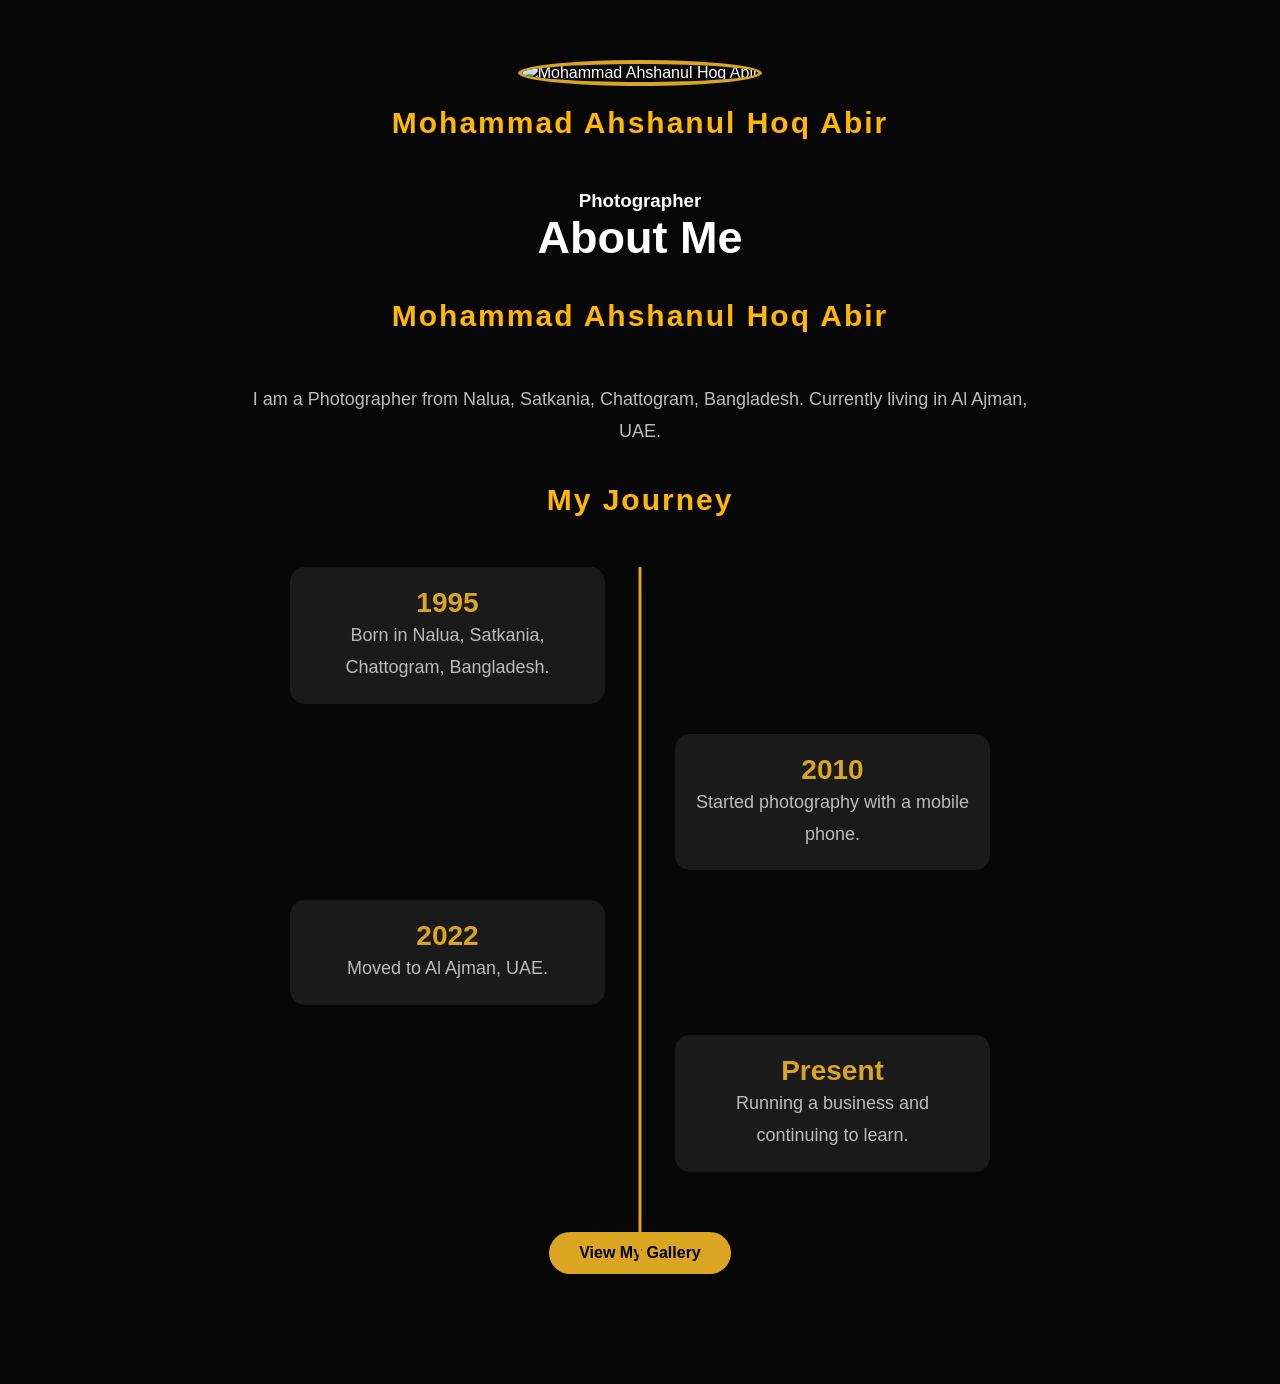
==== about.html @ 4abe9548 "Add files via upload" ====
<!DOCTYPE html>
<html lang="en">
<head>
    <meta charset="UTF-8">
    <meta name="viewport" content="width=device-width, initial-scale=1.0">
    <title>About - Ahshanul Hoq Abir</title>

    <link rel="stylesheet" href="style.css">
</head>

<body>

    <section class="about">
        <div class="profile">
    <img src="images/profile.jpg" alt="Mohammad Ahshanul Hoq Abir">

    <h2>Mohammad Ahshanul Hoq Abir</h2>

    <h3>Photographer</h3>
</div>
        <h1>About Me</h1>

        <h2>Mohammad Ahshanul Hoq Abir</h2>

        <p>
            I am a Photographer from Nalua, Satkania, Chattogram, Bangladesh.
            Currently living in Al Ajman, UAE.
        </p>

        <h2>My Journey</h2>

        <div class="timeline">

            <div class="event">
                <h3>1995</h3>
                <p>Born in Nalua, Satkania, Chattogram, Bangladesh.</p>
            </div>

            <div class="event">
                <h3>2010</h3>
                <p>Started photography with a mobile phone.</p>
            </div>

            <div class="event">
                <h3>2022</h3>
                <p>Moved to Al Ajman, UAE.</p>
            </div>

            <div class="event">
                <h3>Present</h3>
                <p>Running a business and continuing to learn.</p>
            </div>
<a href="gallery.html" class="gallery-btn">
    View My Gallery
</a>
        </div>

    </section>

</body>
</html>
---- style.css ----
/* Reset & Base Styles */
*{
    margin: 0;
    padding: 0;
    box-sizing: border-box;
    font-family: 'Poppins', sans-serif;
}

html {
    scroll-behavior: smooth;
}

body {
    background: #070708;
    color: #ffffff;
    overflow-x: hidden;
}

section {
    padding: 100px 8%;
}

section h2 {
    text-align: center;
    font-size: 20px;
    font-weight: 700;
    margin-bottom: 50px;
    letter-spacing: 2px;
    color: #ffb703; /* Premium Gold Accent */
}

/* Preloader */
#preloader {
    position: fixed;
    inset: 0;
    background: #070708;
    display: flex;
    justify-content: center;
    align-items: center;
    z-index: 99999;
    transition: opacity 0.6s ease, visibility 0.6s ease;
}

#preloader h1 {
    font-size: 48px;
    color: #ffb703;
    letter-spacing: 8px;
    animation: pulse 1.2s infinite;
}

@keyframes pulse {
    50% { transform: scale(1.1); opacity: 0.6; }
}

/* Header & Navbar */
header {
    position: fixed;
    top: 0;
    left: 0;
    width: 100%;
    padding: 20px 8%;
    display: flex;
    justify-content: space-between;
    align-items: center;
    background: rgba(7, 7, 8, 0.75);
    backdrop-filter: blur(12px);
    border-bottom: 1px solid rgba(255, 183, 3, 0.1);
    z-index: 1000;
}

.logo {
    font-size: 28px;
    font-weight: 700;
    letter-spacing: 1px;
    color: #ffb703;
}

.navbar {
    display: flex;
    align-items: center;
}
nav a {
    display: inline-block;
    margin: 0 10px;
    padding: 8px 12px;
    text-decoration: none;
}

nav {
    display: flex;
    align-items: center;
    justify-content: center;
    flex-wrap: wrap;
    gap: 10px;
}

.nav-links {
    display: flex;
    list-style: none;
    gap: 30px;
}

.nav-links a {
    text-decoration: none;
    color: #fff;
    font-size: 16px;
    font-weight: 500;
    transition: 0.3s;
}

.nav-links a:hover, 
.nav-links a.active {
    color: #ffb703;
}

.menu-btn {
    display: none;
    font-size: 24px;
    color: #fff;
    cursor: pointer;
}

/* ==========================================
   Fixed Social Links (Left Side) - Desktop
   ========================================== */
.fixed-social-links {
    position: fixed;
    left: 30px;
    bottom: 50px;
    display: flex;
    flex-direction: column;
    gap: 35px; /* আইকনের মাঝের দূরত্ব */
    z-index: 999;
}

.fixed-social-links a {
    font-size: 45px; /* বড় সাইজ */
    transition: 0.4s;
    display: inline-block;
}

.fixed-social-links a:hover {
    transform: translateY(-5px) scale(1.1);
    filter: brightness(1.2);
}

/* বাম পাশের আইকনের অরিজিনাল কালার */
.fixed-social-links a:nth-child(1) { color: #1877F2; } /* Facebook */
.fixed-social-links a:nth-child(2) { color: #E1306C; } /* Instagram */
.fixed-social-links a:nth-child(3) { color: #FE2C55; } /* TikTok */
.fixed-social-links a:nth-child(4) { color: #ffffff; } /* GitHub */

/* WhatsApp Button */
.whatsapp {
    position: fixed;
    bottom: 90px;
    right: 30px;
    width: 55px;
    height: 55px;
    background: #25D366;
    border-radius: 50%;
    display: flex;
    justify-content: center;
    align-items: center;
    font-size: 28px;
    color: #fff;
    text-decoration: none;
    box-shadow: 0 4px 20px rgba(37, 211, 102, 0.3);
    transition: 0.3s;
    z-index: 999;
}

.whatsapp:hover {
    transform: scale(1.1);
}

/* Hero Section */
.hero {
    min-height: 100vh;
    display: flex;
    align-items: center;
    justify-content: space-between;
    padding-top: 140px;
    gap: 50px;
}

.heroText {
    flex: 1.2;
}

.heroText span {
    color: #ffb703;
    font-size: 18px;
    font-weight: 500;
}

.heroText h1 {
    font-size: 52px;
    margin: 10px 0;
    font-weight: 700;
    line-height: 1.2;
}

#typing {
    color: #fff;
    font-size: 28px;
    font-weight: 600;
}

.heroText p {
    margin: 20px 0;
    line-height: 1.8;
    color: #a0a0a5;
    font-size: 16px;
}

.buttons {
    margin-top: 30px;
    display: flex;
    gap: 20px;
}

.btn, .btn2 {
    padding: 12px 30px;
    border-radius: 30px;
    text-decoration: none;
    font-weight: 600;
    transition: 0.4s;
    font-size: 15px;
}

.btn {
    background: #ffb703;
    color: #070708;
}

.btn:hover {
    box-shadow: 0 5px 15px rgba(255, 183, 3, 0.4);
    transform: translateY(-3px);
}

.btn2 {
    border: 1px solid #ffb703;
    color: #ffb703;
}

.btn2:hover {
    background: #ffb703;
    color: #070708;
    transform: translateY(-3px);
}

.heroImage {
    flex: 0.8;
    display: flex;
    justify-content: center;
}

.heroImage img {
    width: 340px;
    height: 340px;
    border-radius: 50%;
    object-fit: cover;
    border: 4px solid #ffb703;
    box-shadow: 0 0 30px rgba(255, 183, 3, 0.2);
}

/* About Section */
.about p {
    max-width: 800px;
    margin: auto;
    text-align: center;
    color: #bcbcbc;
    line-height: 1.9;
    font-size: 18px;
}

/* Services Section */
.cards {
    display: grid;
    grid-template-columns: repeat(auto-fit, minmax(280px, 1fr));
    gap: 30px;
}

.card {
    background: rgba(255, 255, 255, 0.03);
    border: 1px solid rgba(255, 255, 255, 0.08);
    border-radius: 20px;
    padding: 40px 30px;
    text-align: center;
    transition: 0.4s;
}

.card:hover {
    transform: translateY(-10px);
    border-color: #ffb703;
    box-shadow: 0 10px 25px rgba(255, 183, 3, 0.1);
}

.card i {
    font-size: 45px;
    color: #ffb703;
    margin-bottom: 20px;
}

.card h3 {
    font-size: 22px;
    margin-bottom: 12px;
}

.card p {
    color: #a0a0a5;
    font-size: 15px;
}

/* Skills Section */
.skill {
    margin: 30px auto;
    max-width: 700px;
}

.skill p {
    margin-bottom: 8px;
    font-weight: 500;
}

.bar {
    width: 100%;
    height: 8px;
    background: #222;
    border-radius: 10px;
    overflow: hidden;
}

.bar span {
    display: block;
    height: 100%;
    background: #ffb703;
    border-radius: 10px;
}

/* Stats Section */
.stats {
    display: grid;
    grid-template-columns: repeat(auto-fit, minmax(200px, 1fr));
    gap: 25px;
    background: rgba(255, 183, 3, 0.02);
    border-top: 1px solid rgba(255, 183, 3, 0.05);
    border-bottom: 1px solid rgba(255, 183, 3, 0.05);
}

.stat {
    text-align: center;
    padding: 20px;
}

.stat h2 {
    font-size: 40px;
    color: #ffb703;
    margin-bottom: 5px;
}

.stat p {
    color: #bcbcbc;
    font-size: 15px;
}

/* Portfolio Section */
.project-container {
    display: grid;
    grid-template-columns: repeat(auto-fit, minmax(300px, 1fr));
    gap: 30px;
}

.project-card {
    background: #121214;
    border-radius: 15px;
    overflow: hidden;
    border: 1px solid rgba(255, 255, 255, 0.05);
    transition: 0.4s;
}

.project-card:hover {
    transform: translateY(-5px);
    border-color: #ffb703;
}

.project-card img {
    width: 100%;
    height: 220px;
    object-fit: cover;
}

.project-content {
    padding: 25px;
}

.project-content h3 {
    font-size: 20px;
    margin-bottom: 10px;
}

.project-content p {
    color: #a0a0a5;
    font-size: 14px;
    margin-bottom: 20px;
}

.project-content a {
    text-decoration: none;
    color: #ffb703;
    font-weight: 600;
    font-size: 15px;
    border-bottom: 1px solid transparent;
    transition: 0.3s;
}

.project-content a:hover {
    border-color: #ffb703;
}

/* Contact Section */
#contact-form {
    display: flex;
    flex-direction: column;
    gap: 20px;
    max-width: 650px;
    margin: auto;
}

#contact-form input, #contact-form textarea {
    width: 100%;
    padding: 16px;
    background: #121214;
    color: #fff;
    border: 1px solid rgba(255, 255, 255, 0.1);
    border-radius: 12px;
    font-size: 16px;
    outline: none;
    transition: 0.3s;
}

#contact-form input:focus, #contact-form textarea:focus {
    border-color: #ffb703;
}

#contact-form textarea {
    height: 160px;
    resize: vertical;
}

#contact-form button {
    padding: 16px;
    border: none;
    border-radius: 30px;
    background: #ffb703;
    color: #070708;
    font-size: 16px;
    font-weight: 600;
    cursor: pointer;
    transition: 0.3s;
}

#contact-form button:hover {
    background: #e0a102;
}

/* Footer Section */
.footer {
    background: #020203;
    text-align: center;
    padding: 50px 20px;
    border-top: 1px solid rgba(255, 183, 3, 0.05);
}

.footer h2 {
    font-size: 30px;
    color: #ffb703;
    margin-bottom: 10px;
}

.footer p {
    color: #8a8a8f;
    font-size: 15px;
}

/* ==========================================
   Footer Social Links (নিচের ফুটার আইকন)
   ========================================== */
.footer-social-links {
    margin: 25px 0;
    display: flex;
    justify-content: center;
    gap: 20px; /* আইকনগুলোর মাঝের দূরত্ব */
}

.footer-social-links a {
    font-size: 25px; /* আইকনগুলোর সাইজ */
    text-decoration: none;
    transition: 0.3s ease;
    display: inline-flex;
    justify-content: center;
    align-items: center;
}

.footer-social-links a:hover {
    transform: translateY(-5px);
    filter: brightness(1.2);
}

/* ফুটার আইকনগুলোর অরজিনাল ব্র্যান্ড কালার */
.footer-social-links a:nth-child(1) { color: #1877F2; } /* Facebook */
.footer-social-links a:nth-child(2) { color: #E1306C; } /* Instagram */
.footer-social-links a:nth-child(3) { color: #0077B5; } /* LinkedIn */
.footer-social-links a:nth-child(4) { color: #ffffff; } /* GitHub */

.copyright {
    margin-top: 25px;
    font-size: 13px;
    color: #666;
}

/* ==========================================
   Responsive Media Queries
   ========================================== */
@media(max-width: 900px) {
    header { padding: 20px 5%; }
    section { padding: 80px 5%; }
    
    .menu-btn { display: block; }
    
    .nav-links {
        display: none;
        flex-direction: column;
        position: absolute;
        top: 100%;
        left: 0;
        width: 100%;
        background: #070708;
        padding: 30px;
        border-bottom: 1px solid rgba(255, 183, 3, 0.1);
        gap: 20px;
        text-align: center;
    }
    
    .nav-links.active { display: flex; }
    
    /* মোবাইলের স্ক্রিনে ভাসমান আইকনগুলো নিচে সুন্দরভাবে সাজানো থাকবে */
    .fixed-social-links {
        display: flex;
        flex-direction: row;      
        left: 50%;
        transform: translateX(-50%);
        bottom: 20px;    
        gap: 25px;        
    }

    .fixed-social-links a {
        font-size: 32px;   
    }

    .hero {
        flex-direction: column-reverse;
        text-align: center;
        padding-top: 120px;
        gap: 30px;
    }
    
    .heroText h1 { font-size: 38px; }
    .heroImage img { width: 260px; height: 260px; }
    .buttons { justify-content: center; }
}
.about {
    padding: 60px 20px;
    max-width: 900px;
    margin: auto;
    text-align: center;
}

.about h1 {
    font-size: 45px;
    margin-bottom: 20px;
}

.about h2 {
    font-size: 30px;
    margin-top: 35px;
}

.about p {
    font-size: 18px;
    line-height: 1.8;
}

.timeline {
    margin-top: 40px;
}

.event {
    background: rgba(255,255,255,0.08);
    padding: 20px;
    margin: 20px 0;
    border-radius: 15px;
}

.event h3 {
    font-size: 28px;
}
.profile img {
    width: 180px;
    height: 180px;
    object-fit: cover;
    border-radius: 50%;
    border: 4px solid goldenrod;
}

.profile h2 {
    margin-top: 20px;
}
.timeline {
    position: relative;
    max-width: 700px;
    margin: 50px auto;
}

.timeline::before {
    content: "";
    position: absolute;
    width: 3px;
    background: goldenrod;
    top: 0;
    bottom: 0;
    left: 50%;
    transform: translateX(-50%);
}

.event {
    position: relative;
    width: 45%;
    padding: 20px;
    background: rgba(255,255,255,0.08);
    border-radius: 15px;
    margin: 30px 0;
}

.event:nth-child(odd) {
    left: 0;
}

.event:nth-child(even) {
    left: 55%;
}

.event h3 {
    color: goldenrod;
}

@media(max-width:768px){

    .timeline::before {
        left: 10px;
    }

    .event {
        width: 85%;
        left: 30px !important;
    }

}

.gallery {
    padding: 60px 20px;
    text-align: center;
}

.gallery h1 {
    font-size: 45px;
    color: goldenrod;
}

.gallery-box {
    display: grid;
    grid-template-columns: repeat(auto-fit, minmax(250px, 1fr));
    gap: 30px;
    margin-top: 40px;
}

.photo-card {
    background: rgba(255,255,255,0.08);
    padding: 20px;
    border-radius: 15px;
    transition: 0.3s;
}

.photo-card:hover {
    transform: translateY(-10px);
}

.photo-card img {
    width: 100%;
    height: 250px;
    object-fit: cover;
    border-radius: 12px;
}

.photo-card h3 {
    color: goldenrod;
    margin-top: 15px;
}

.photo-card p {
    line-height: 1.6;
}
.gallery-btn {
    display: inline-block;
    margin-top: 30px;
    padding: 12px 30px;
    background: goldenrod;
    color: black;
    text-decoration: none;
    border-radius: 30px;
    font-weight: bold;
    transition: 0.3s;
}

.gallery-btn:hover {
    transform: scale(1.05);
}
.image-viewer {
    display: none;
    position: fixed;
    inset: 0;
    background: rgba(0,0,0,0.9);
    justify-content: center;
    align-items: center;
    z-index: 999;
}

.image-viewer img {
    max-width: 90%;
    max-height: 90%;
    border-radius: 15px;
}
.skills {
    padding: 60px 20px;
    text-align: center;
}

.skills h1 {
    font-size: 45px;
    color: goldenrod;
    margin-bottom: 40px;
}

.skill-box {
    display: grid;
    grid-template-columns: repeat(auto-fit, minmax(250px, 1fr));
    gap: 30px;
    max-width: 1000px;
    margin: auto;
}

.skill-card {
    background: rgba(255,255,255,0.08);
    padding: 30px;
    border-radius: 20px;
    transition: 0.3s;
}

.skill-card:hover {
    transform: translateY(-10px);
}

.skill-card h2 {
    color: goldenrod;
}

.skill-card p {
    line-height: 1.7;
}
.menu-btn{
    display:none;
    font-size:30px;
    background:none;
    border:none;
    color:goldenrod;
    cursor:pointer;
}

@media(max-width:768px){

    .menu-btn{
        display:block;
    }

    .nav-links{
        display:none;
        flex-direction:column;
        position:absolute;
        top:70px;
        right:20px;
        background:#000;
        padding:20px;
        border-radius:15px;
    }

    .nav-links.show{
        display:flex;
    }
}
.menu-btn{
    display:none;
    background:none;
    border:none;
    color:goldenrod;
    font-size:30px;
}

@media(max-width:768px){

.menu-btn{
    display:block;
}

.nav-links{
    display:none;
    flex-direction:column;
    position:absolute;
    right:20px;
    top:70px;
    background:#000;
    padding:20px;
    border-radius:15px;
}

.nav-links.show{
    display:flex;
}

}
.menu-btn{
    font-size:22px !important;
    padding:5px;
}
.menu-btn{
    margin-left: auto;
    margin-right: 10px;
}
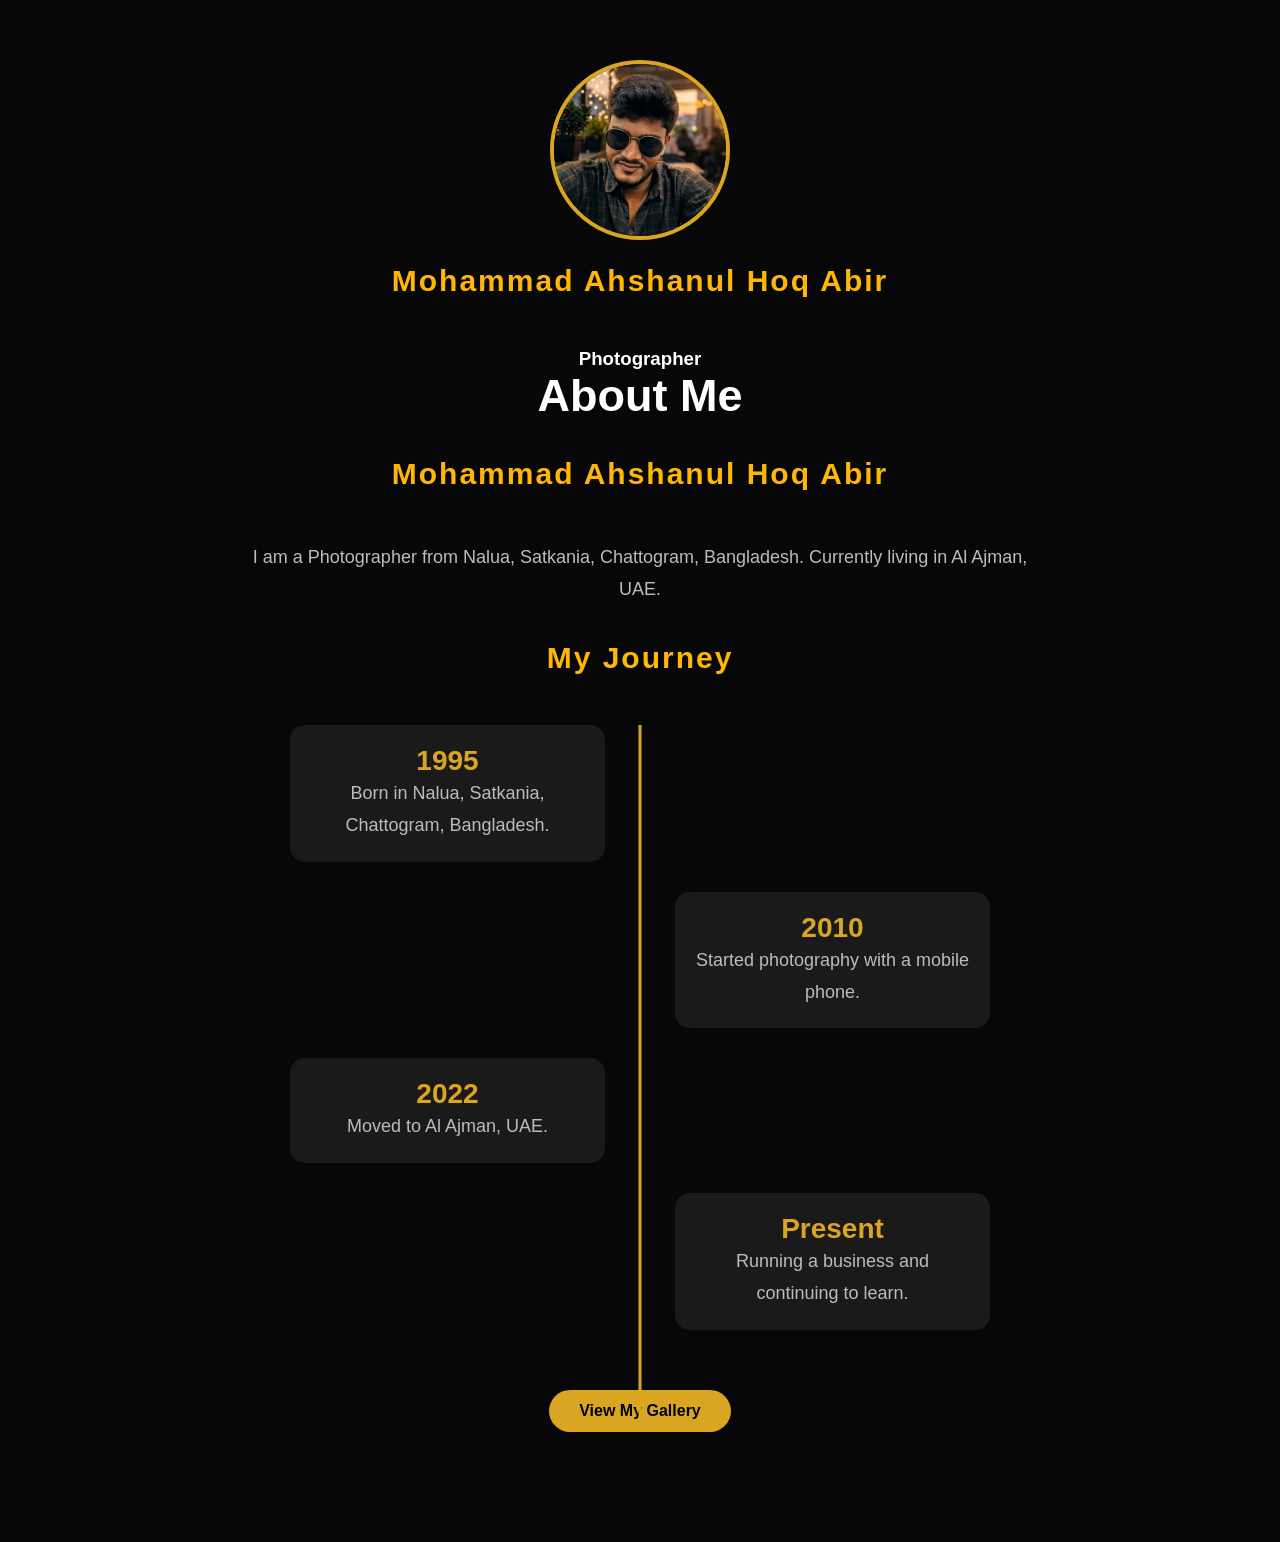
==== commit 68ed4ad0: "Update about.html" ====
--- a/about.html
+++ b/about.html
@@ -12,7 +12,7 @@
 
     <section class="about">
         <div class="profile">
-    <img src="images/profile.jpg" alt="Mohammad Ahshanul Hoq Abir">
+    <img src="profile.jpg" alt="Mohammad Ahshanul Hoq Abir">
 
     <h2>Mohammad Ahshanul Hoq Abir</h2>
 
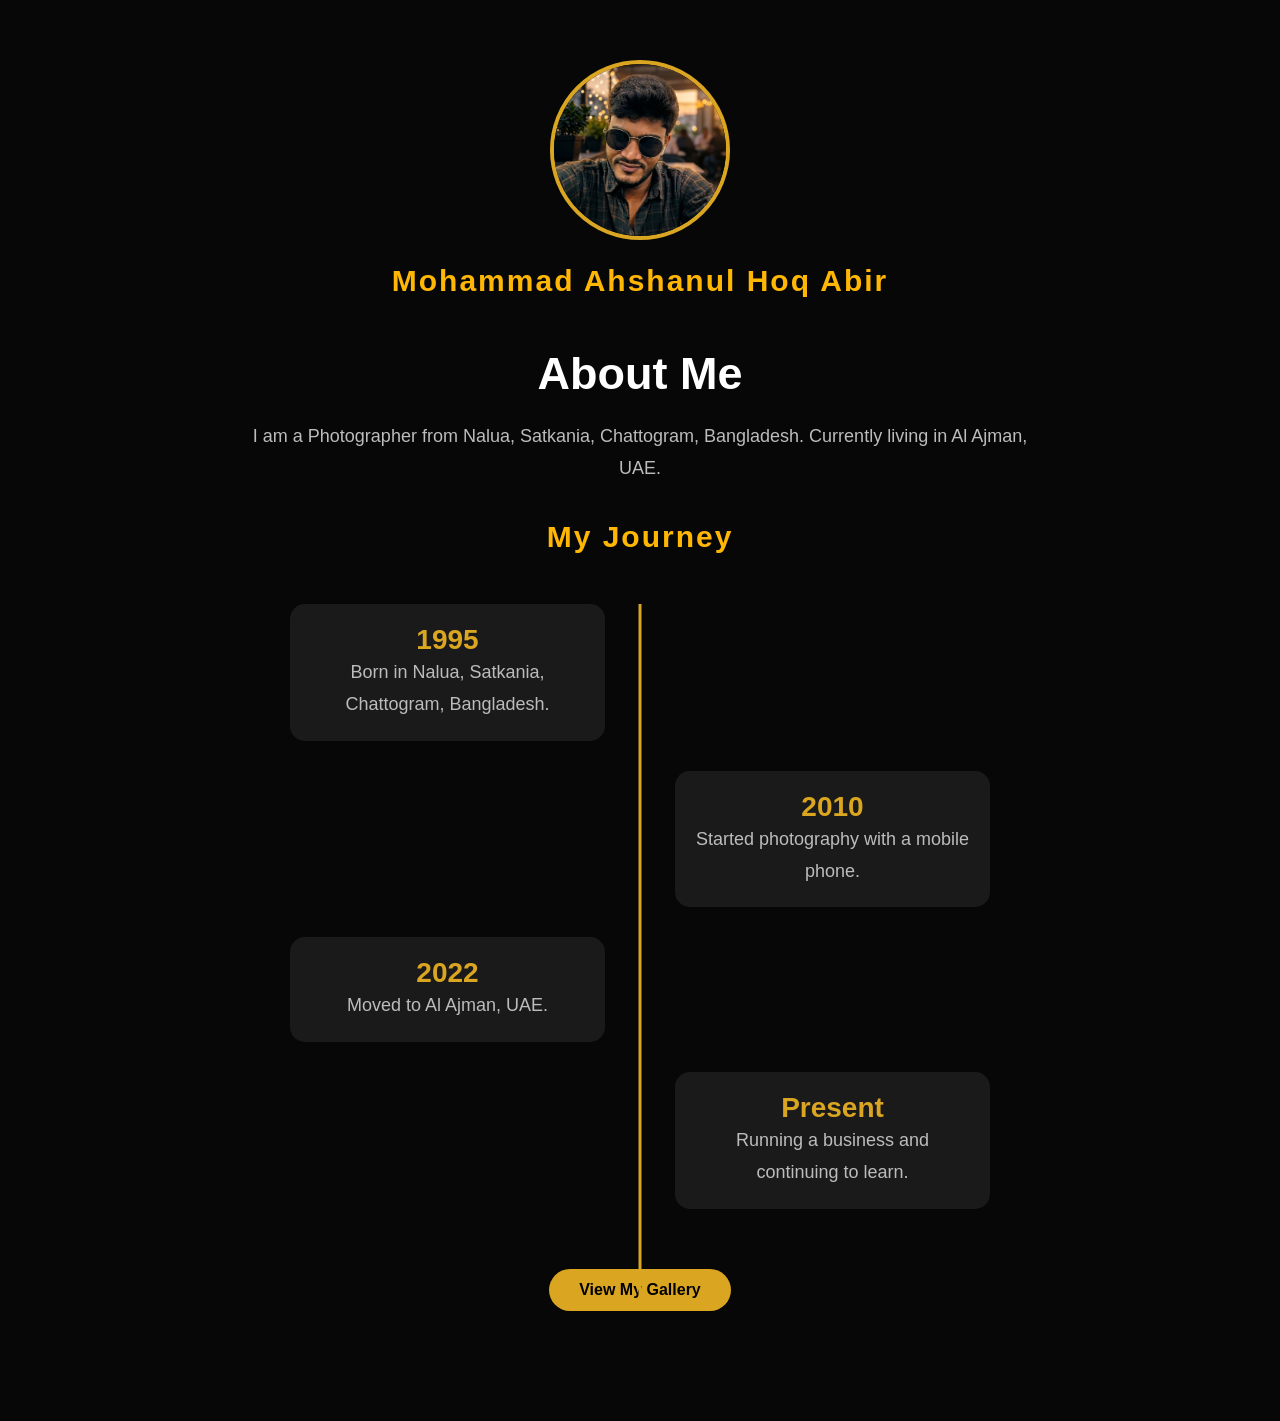
==== commit 80c0ce2c: "Update about.html" ====
--- a/about.html
+++ b/about.html
@@ -16,11 +16,11 @@
 
     <h2>Mohammad Ahshanul Hoq Abir</h2>
 
-    <h3>Photographer</h3>
+    
 </div>
         <h1>About Me</h1>
 
-        <h2>Mohammad Ahshanul Hoq Abir</h2>
+        
 
         <p>
             I am a Photographer from Nalua, Satkania, Chattogram, Bangladesh.
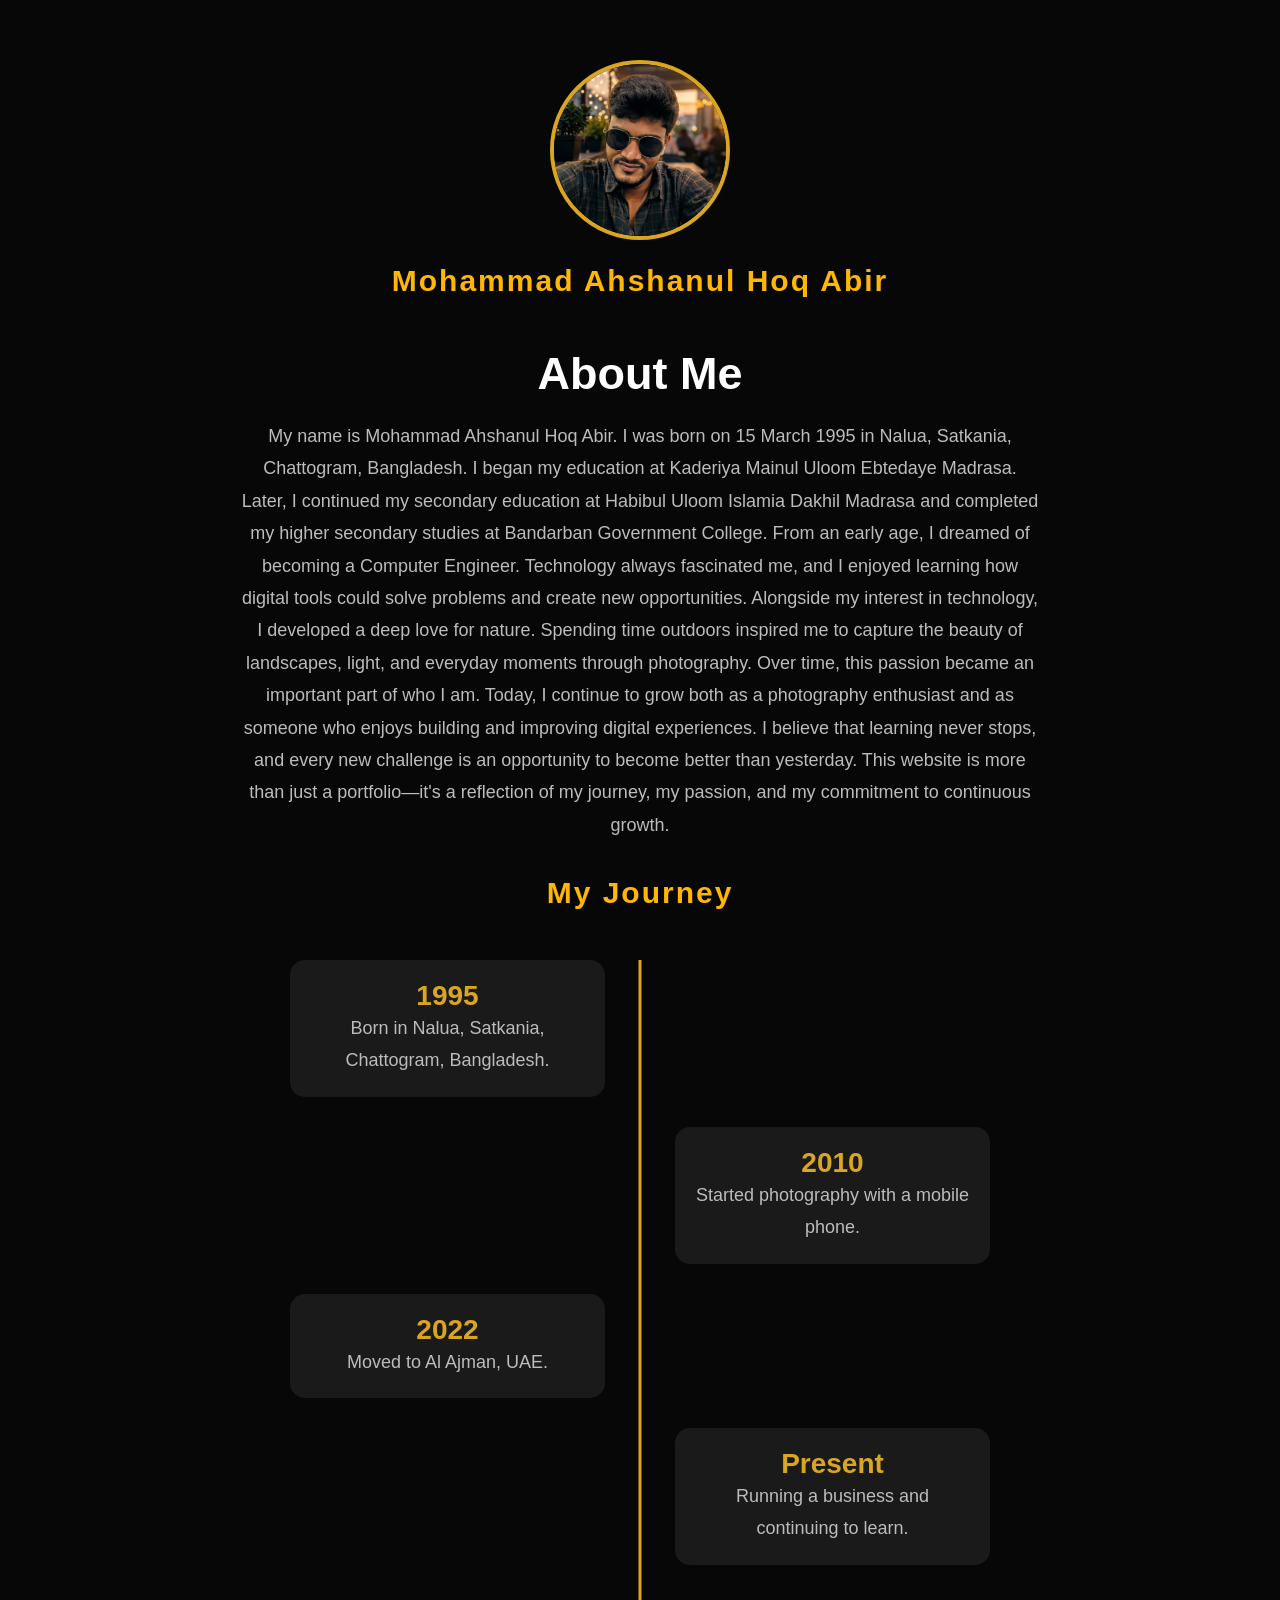
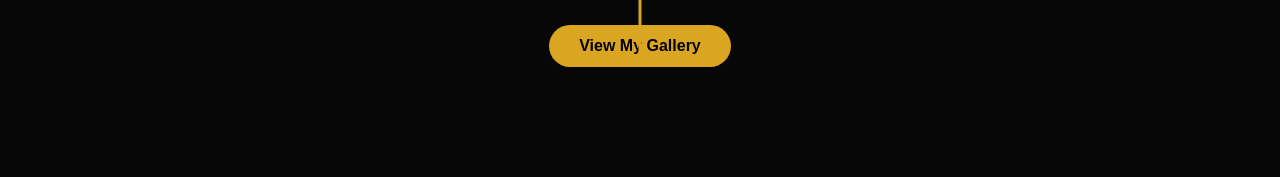
==== commit e6489371: "Update about.html" ====
--- a/about.html
+++ b/about.html
@@ -23,8 +23,18 @@
         
 
         <p>
-            I am a Photographer from Nalua, Satkania, Chattogram, Bangladesh.
-            Currently living in Al Ajman, UAE.
+          My name is Mohammad Ahshanul Hoq Abir. I was born on 15 March 1995 in Nalua, Satkania, Chattogram, Bangladesh.
+
+I began my education at Kaderiya Mainul Uloom Ebtedaye Madrasa. Later, I continued my secondary education at Habibul Uloom Islamia Dakhil Madrasa and completed my higher secondary studies at Bandarban Government College.
+
+From an early age, I dreamed of becoming a Computer Engineer. Technology always fascinated me, and I enjoyed learning how digital tools could solve problems and create new opportunities.
+
+Alongside my interest in technology, I developed a deep love for nature. Spending time outdoors inspired me to capture the beauty of landscapes, light, and everyday moments through photography. Over time, this passion became an important part of who I am.
+
+Today, I continue to grow both as a photography enthusiast and as someone who enjoys building and improving digital experiences. I believe that learning never stops, and every new challenge is an opportunity to become better than yesterday.
+
+This website is more than just a portfolio—it's a reflection of my journey, my passion, and my commitment to continuous growth.
+
         </p>
 
         <h2>My Journey</h2>
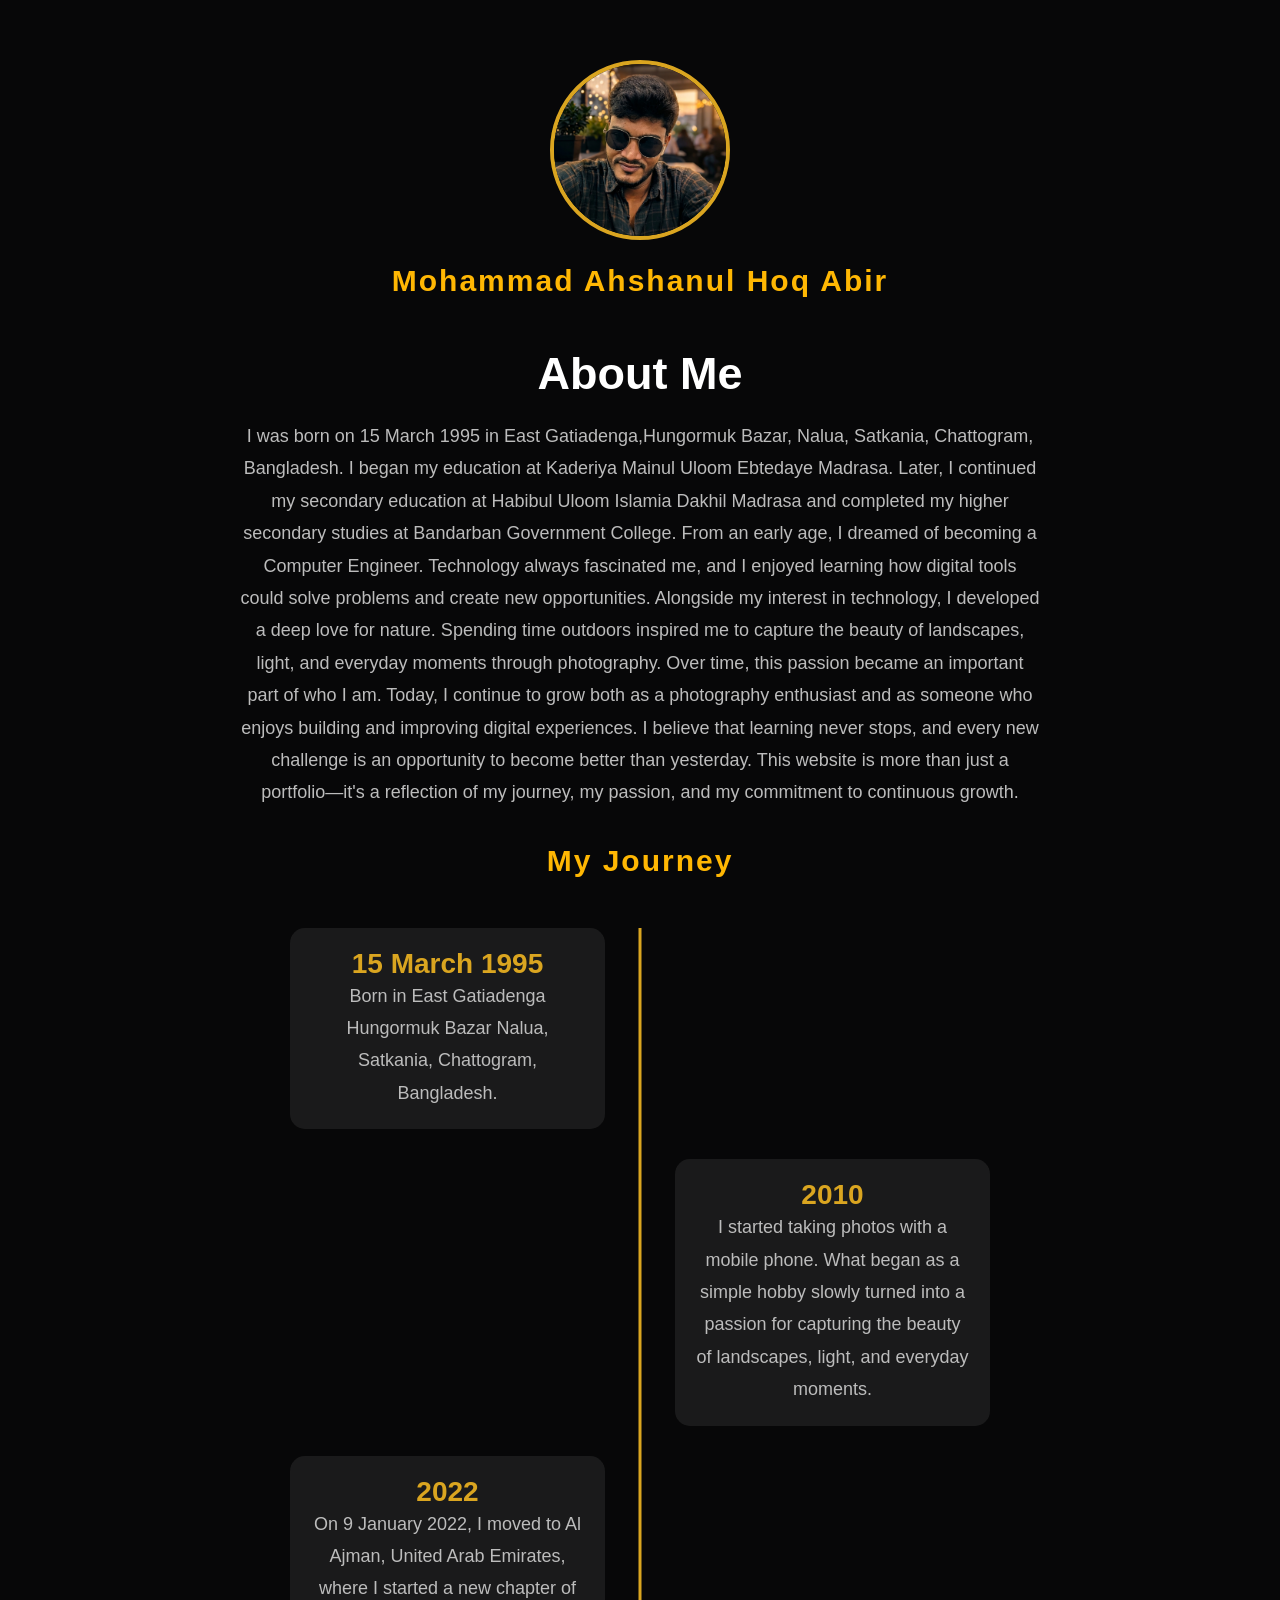
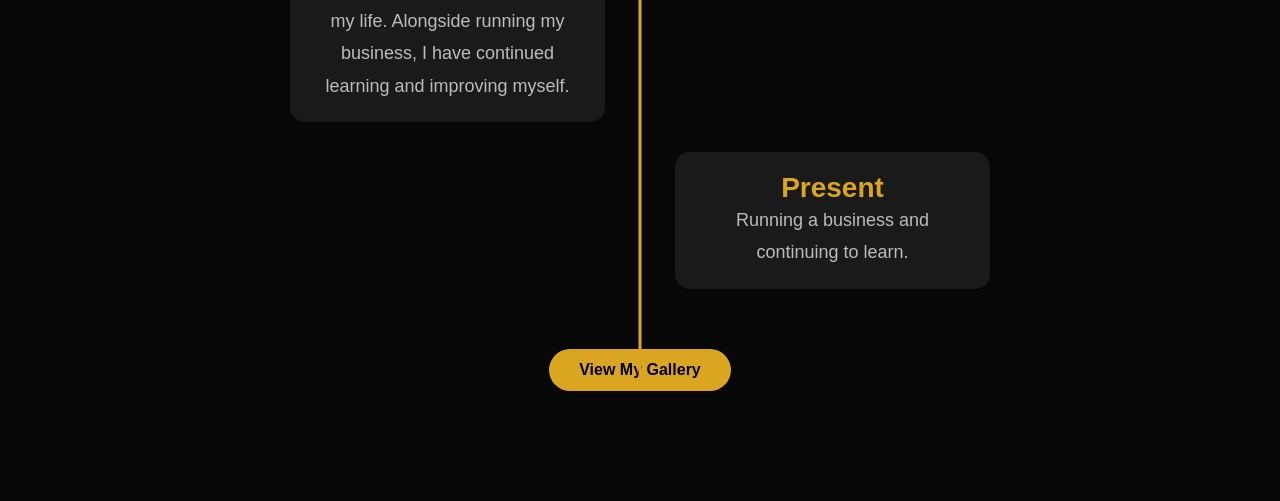
==== commit 036779cb: "Update about.html" ====
--- a/about.html
+++ b/about.html
@@ -23,7 +23,7 @@
         
 
         <p>
-          My name is Mohammad Ahshanul Hoq Abir. I was born on 15 March 1995 in Nalua, Satkania, Chattogram, Bangladesh.
+         I was born on 15 March 1995 in East Gatiadenga,Hungormuk Bazar, Nalua, Satkania, Chattogram, Bangladesh.
 
 I began my education at Kaderiya Mainul Uloom Ebtedaye Madrasa. Later, I continued my secondary education at Habibul Uloom Islamia Dakhil Madrasa and completed my higher secondary studies at Bandarban Government College.
 
@@ -42,18 +42,20 @@
         <div class="timeline">
 
             <div class="event">
-                <h3>1995</h3>
-                <p>Born in Nalua, Satkania, Chattogram, Bangladesh.</p>
+                <h3>15 March 1995</h3>
+                <p>Born in East Gatiadenga Hungormuk Bazar  Nalua, Satkania, Chattogram, Bangladesh.</p>
             </div>
 
             <div class="event">
                 <h3>2010</h3>
-                <p>Started photography with a mobile phone.</p>
+                <p>I started taking photos with a mobile phone. What began as a simple hobby slowly turned into a passion for capturing the beauty of landscapes, light, and everyday moments.
+ </p>
             </div>
 
             <div class="event">
                 <h3>2022</h3>
-                <p>Moved to Al Ajman, UAE.</p>
+                <p> On 9 January 2022, I moved to Al Ajman, United Arab Emirates, where I started a new chapter of my life. Alongside running my business, I have continued learning and improving myself.
+</p>
             </div>
 
             <div class="event">
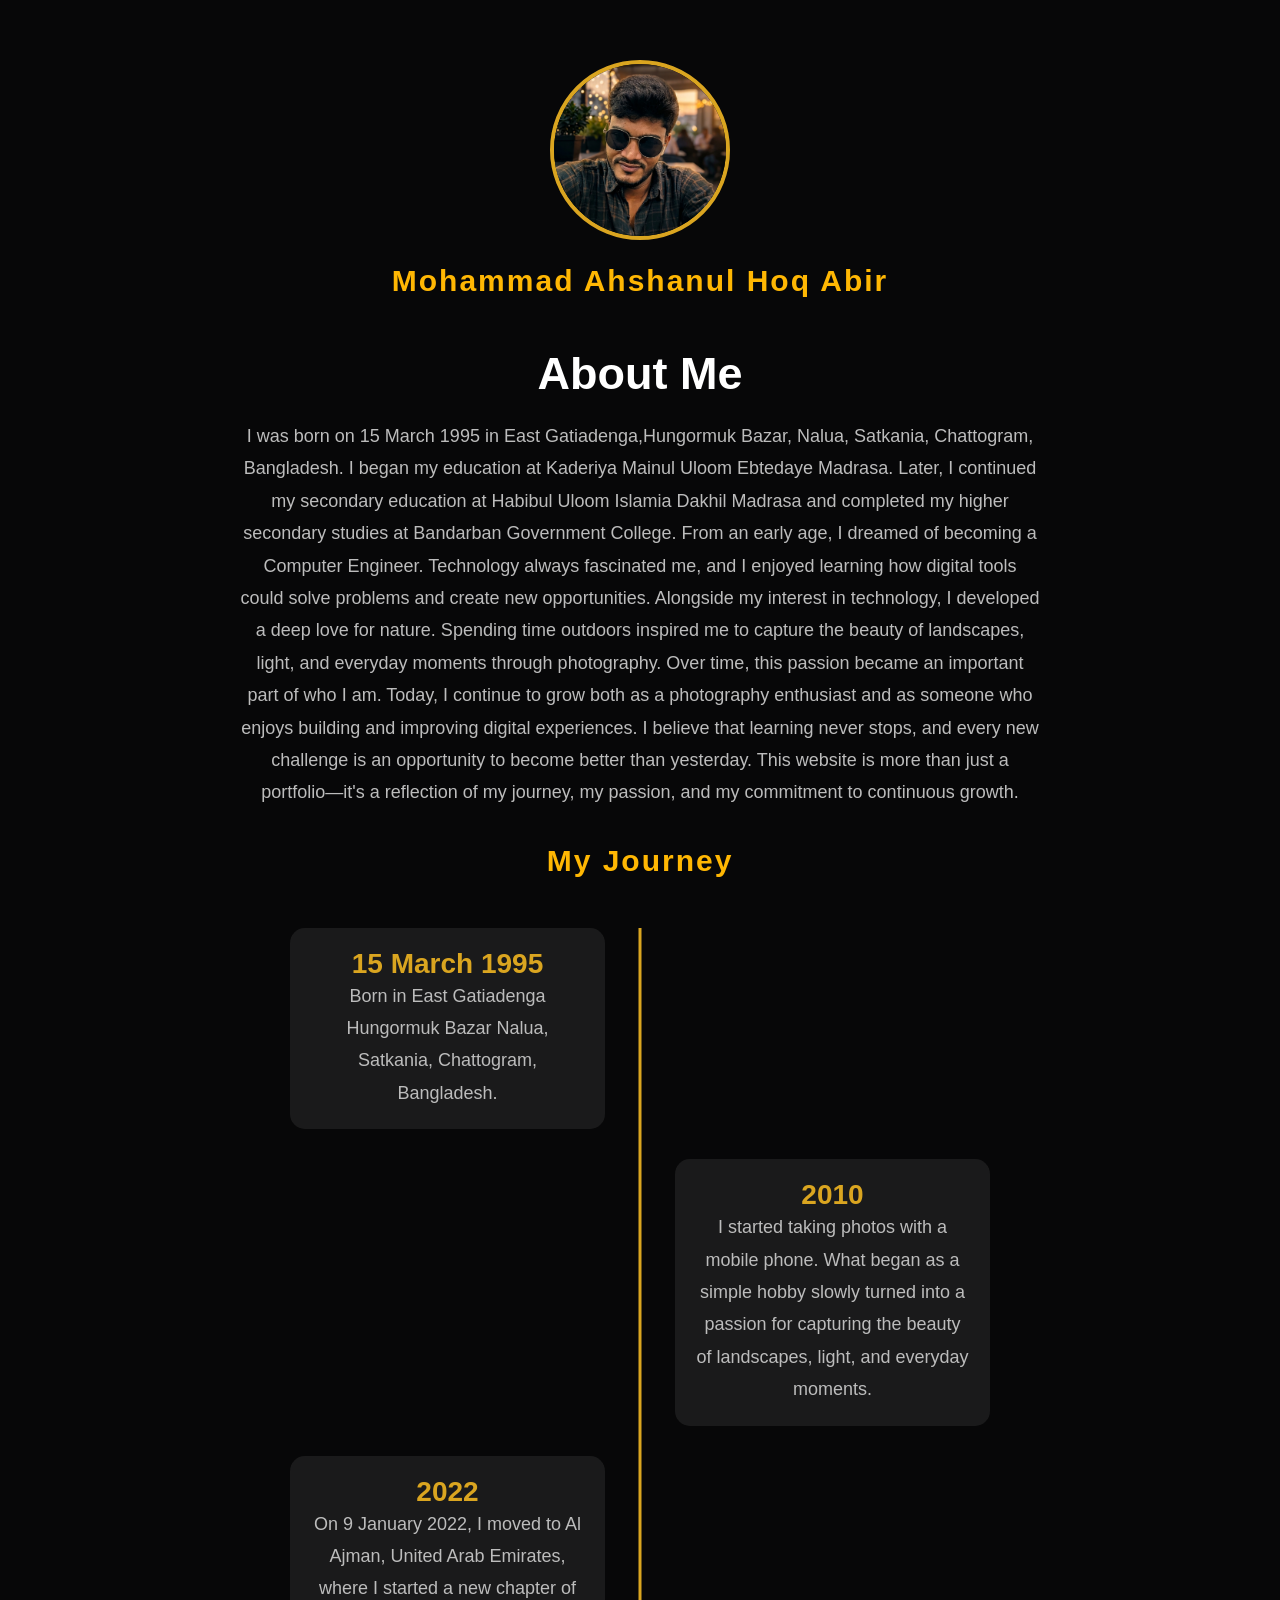
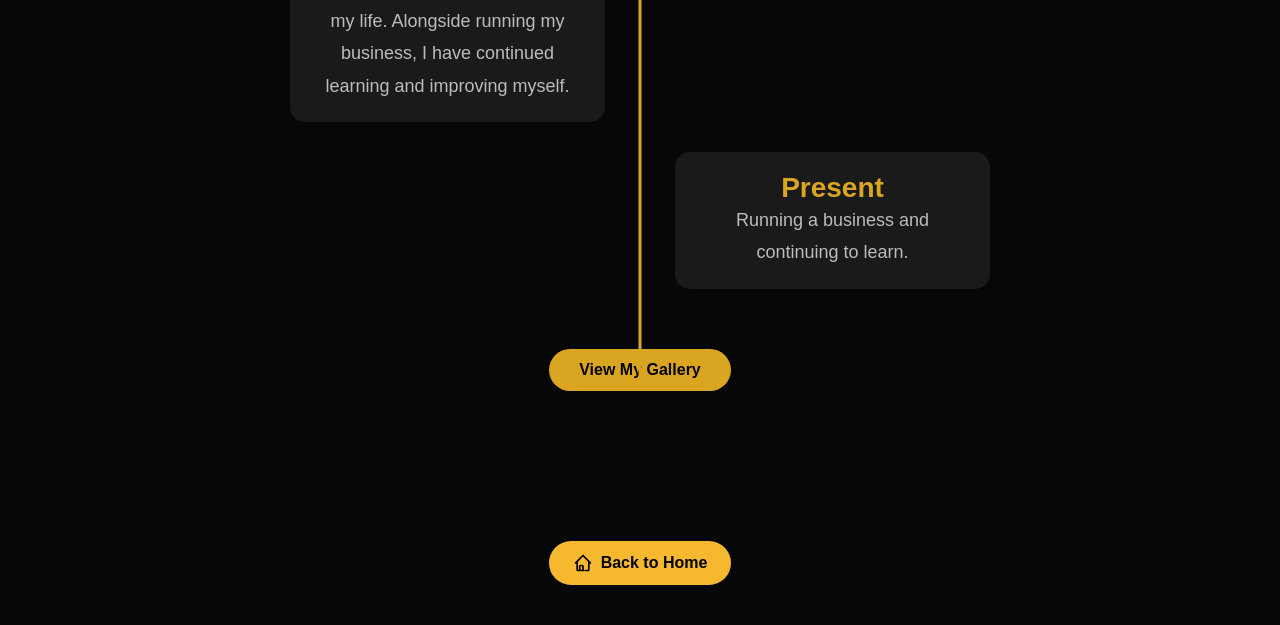
==== commit a9676521: "Update about.html" ====
--- a/about.html
+++ b/about.html
@@ -69,5 +69,16 @@
 
     </section>
 
+  <!-- Back to Home Button -->
+<div style="text-align: center; margin: 40px 0;">
+  <!-- href="index.html" ব্যবহার করা হয়েছে -->
+  <a href="index.html" style="display: inline-flex; align-items: center; gap: 8px; background-color: #f5b82e; color: #000000; font-weight: 600; padding: 12px 24px; border-radius: 50px; text-decoration: none; font-family: sans-serif; transition: 0.3s;">
+    <!-- Home Icon -->
+    <svg xmlns="http://www.w3.org/2000/svg" width="20" height="20" viewBox="0 0 24 24" fill="none" stroke="currentColor" stroke-width="2" stroke-linecap="round" stroke-linejoin="round">
+      <path d="M3 12l2-2m0 0l7-7 7 7M5 10v10a1 1 0 001 1h3m10-11l2 2m-2-2v10a1 1 0 01-1 1h-3m-6 0a1 1 0 00-1-1v-4a1 1 0 011-1h2a1 1 0 011 1v4a1 1 0 001 1m-6 0h6"/>
+    </svg>
+    <span>Back to Home</span>
+  </a>
+</div>
 </body>
 </html>
